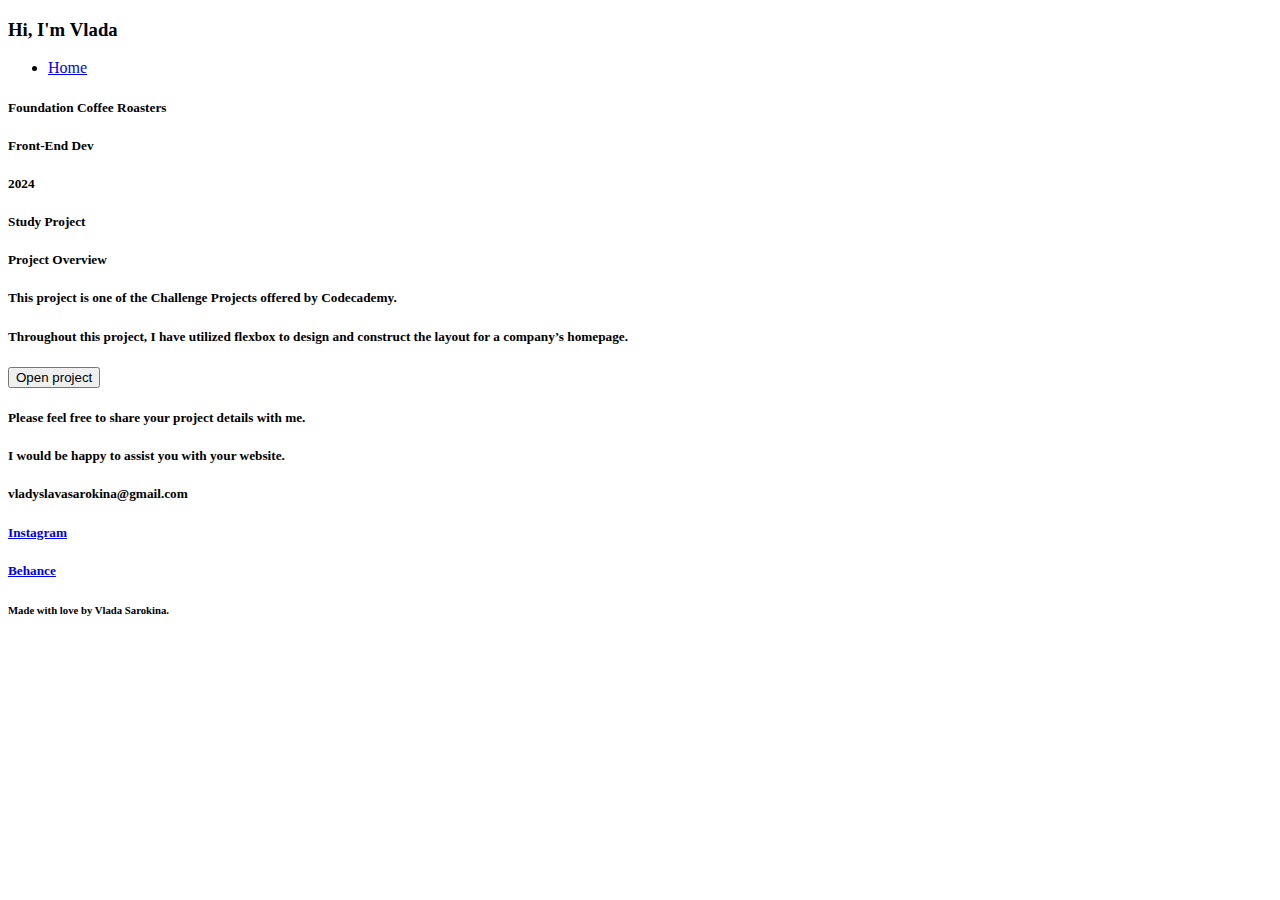
==== foundation.html @ aa650c7e "create html for each project / fix img scaling and separate img and page styling(2 files)" ====
<!DOCTYPE html>
<html lang="en">
<head>
    <meta charset="UTF-8">
    <meta name="viewport" content="width=device-width, initial-scale=1.0">
    <link rel="preconnect" href="https://fonts.googleapis.com">
    <link rel="preconnect" href="https://fonts.gstatic.com" crossorigin>
    <link href="https://fonts.googleapis.com/css2?family=Poppins:ital,wght@0,100;0,200;0,300;0,400;0,500;0,600;0,700;0,800;0,900;1,100;1,200;1,300;1,400;1,500;1,600;1,700;1,800;1,900&display=swap" rel="stylesheet">
    <link rel="icon" type="image/png" href="./img/logo.png">
    <link rel="stylesheet" href="./proba.css">
    <link rel="stylesheet" href="./proba2.css">
    <title>Kuluar Project | Vlada Sarokina | Freelance Front-End Developer & Web Designer</title>
</head>
<body>
    <header class="global-padding navigation">
        <h3> Hi, I'm <b class="myname">Vlada</b></h3>
        <ul class="navbar">
            <li><a href="./index.html" class="nav-link">Home</a></li>
        </ul>
    </header>


    <main class="global-padding project">
        <section class="intro-project">
            <div id="preview"></div>
            <div id="description">
                <div id="proj-desc-1">
                    <div><h5>Foundation Coffee Roasters</h5></div>
                    <div><h5>Front-End Dev</h5></div>
                </div>
                <div id="proj-desc-2">
                    <div><h5>2024</h5></div>
                    <div><h5>Study Project</h5></div>
                </div>
            </div>
        </section>

        <section class="proj-overv">
            <div id="title-overv">
                <h5>Project Overview</h5>
            </div>
            <div id="text-overv">
                <h5>This project is one of the Challenge Projects offered by Codecademy.</h5>
                <h5> Throughout this project, I have utilized flexbox to design and construct the layout for a company’s homepage.</h5>
            </div>
        </section>

        <section class="proj-overv-2">
            <div id="proj-prev"></div>

            <div class="btn-wrap">
                <button href="https://vladazachem.github.io/foundation/" class="arrow-link" type="button">Open project<span class="arrow"></span></button>
            </div>
        </section>
    </main>


    <footer class="global-padding">
        <div class="footer-align">
            <div class="content">
                <div id="feel-free">
                    <h5>Please feel free to share your project details with me.</h5>
                    <h5>I would be happy to assist you with your website.</h5>
                </div>

                <div class="contact">
                    <div id="myemail">
                        <h5>vladyslavasarokina@gmail.com</h5>
                    </div>
                    <div id="contact-link">
                        <h5><a href="https://www.instagram.com/vladazachem" class="inst">Instagram</a></h5>
                    </div>
                    <div id="contact-link">
                        <h5><a href="https://www.behance.net/vladasarokina" class="behance">Behance</a></h5>
                    </div>
                </div>
            </div>
        </div>

        <div class="madeby">
            <h6>Made with love by Vlada Sarokina.</h6>
        </div>
    </footer>
</body>
</html>
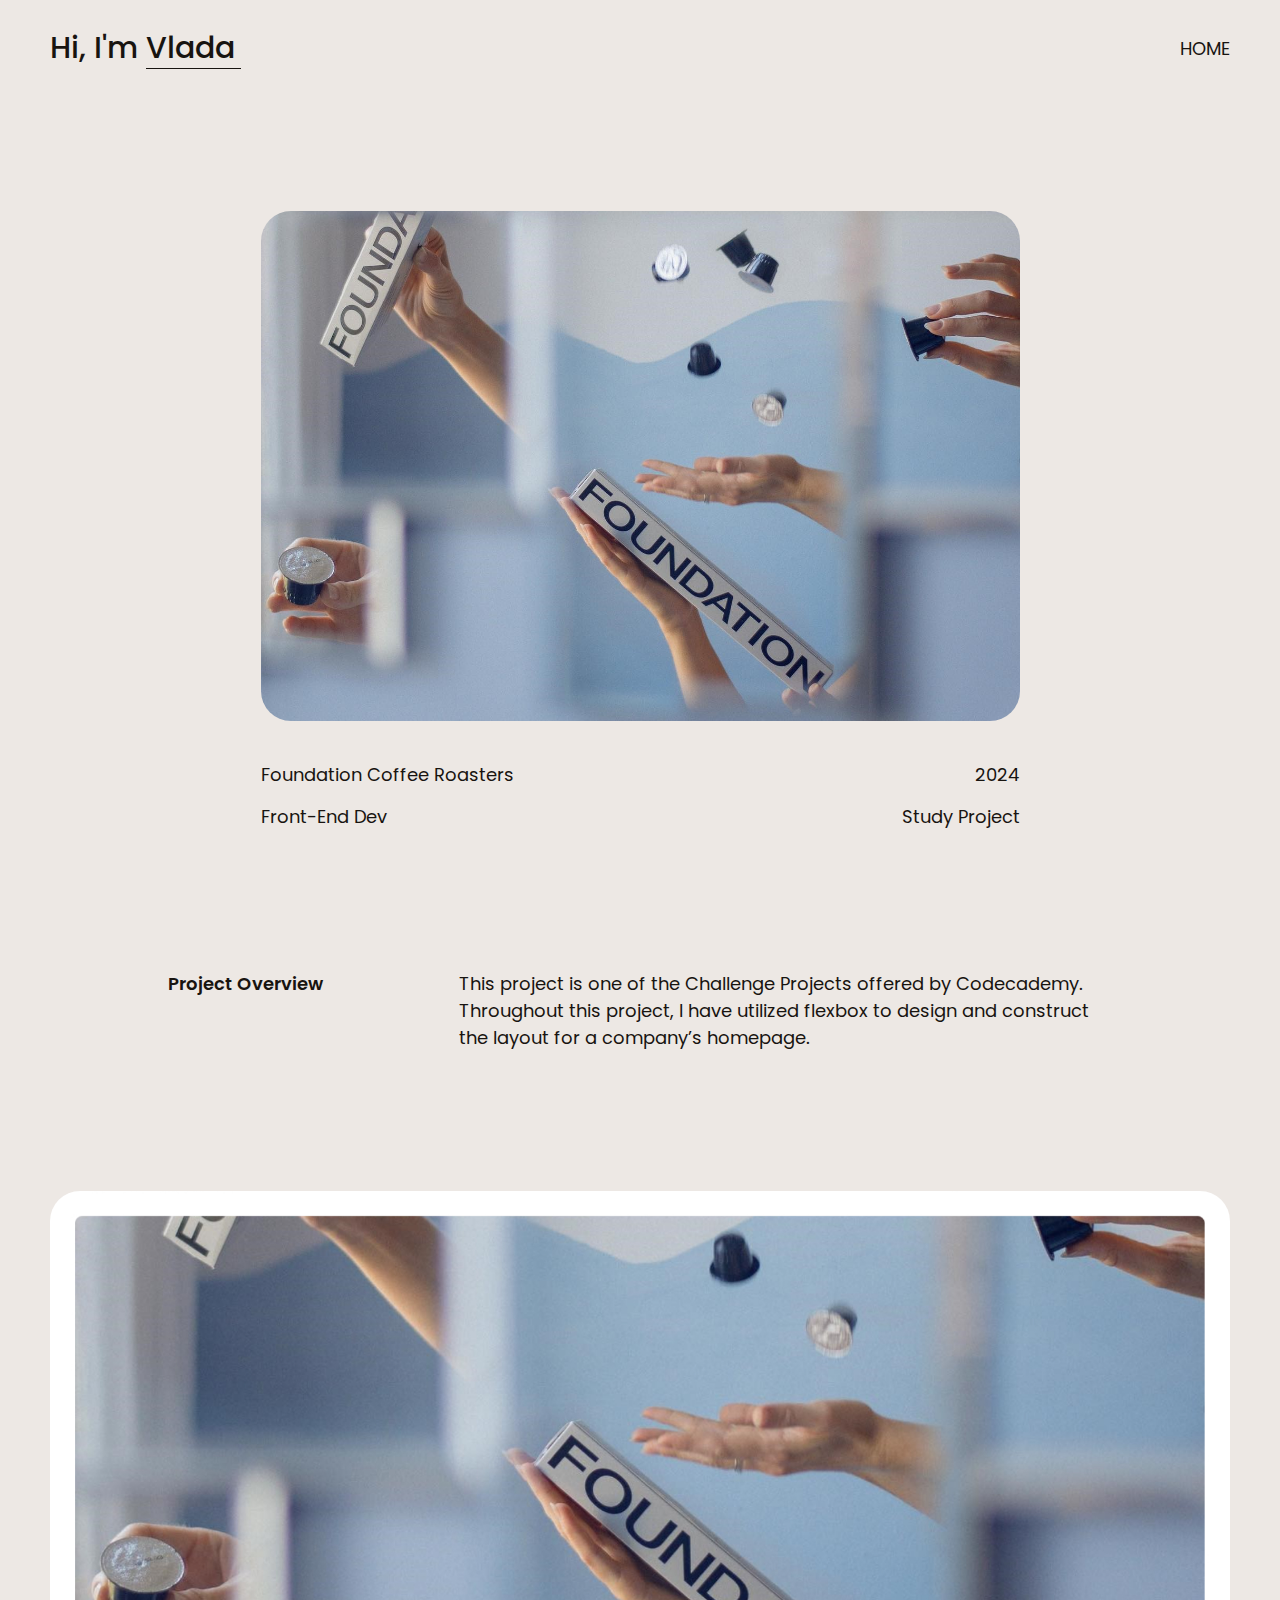
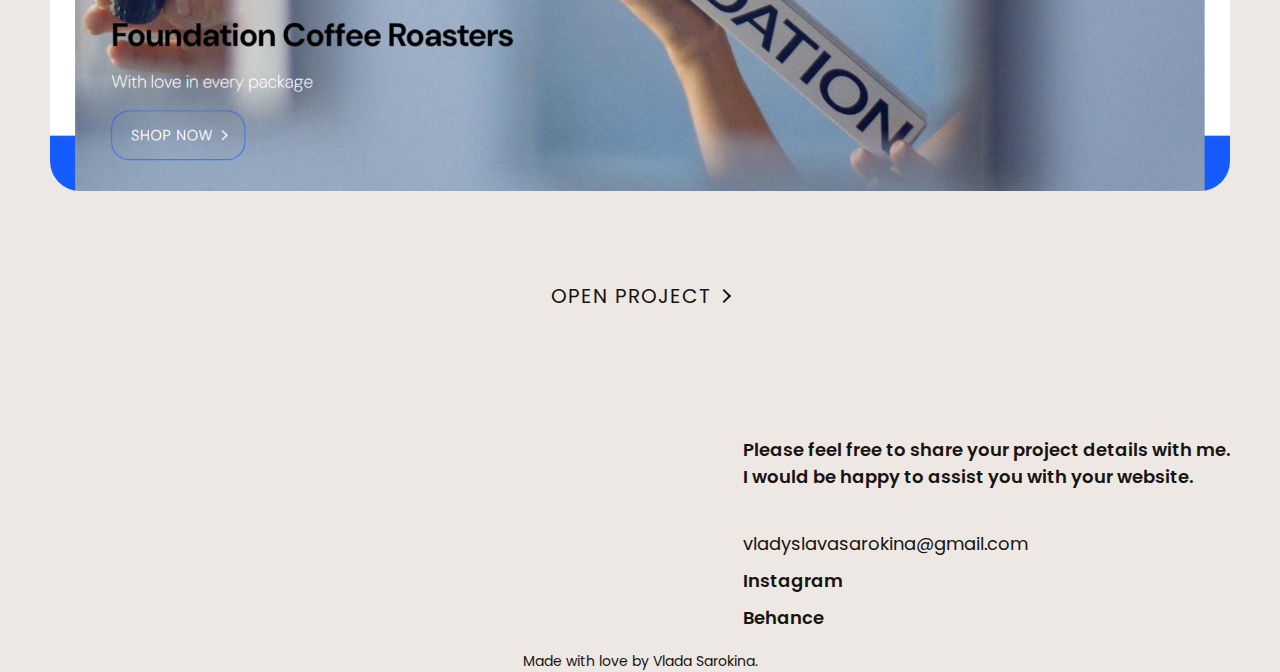
==== commit aef0d935: "finish foundation page + fixed "odes(not double)a law ac"" ====
--- a/foundation.html
+++ b/foundation.html
@@ -7,8 +7,8 @@
     <link rel="preconnect" href="https://fonts.gstatic.com" crossorigin>
     <link href="https://fonts.googleapis.com/css2?family=Poppins:ital,wght@0,100;0,200;0,300;0,400;0,500;0,600;0,700;0,800;0,900;1,100;1,200;1,300;1,400;1,500;1,600;1,700;1,800;1,900&display=swap" rel="stylesheet">
     <link rel="icon" type="image/png" href="./img/logo.png">
-    <link rel="stylesheet" href="./proba.css">
-    <link rel="stylesheet" href="./proba2.css">
+    <link rel="stylesheet" href="./style-proj.css">
+    <link rel="stylesheet" href="./found- imgs.css">
     <title>Kuluar Project | Vlada Sarokina | Freelance Front-End Developer & Web Designer</title>
 </head>
 <body>
@@ -35,19 +35,20 @@
             </div>
         </section>
 
-        <section class="proj-overv">
+        <section class ="overview-section">
+            <div class="proj-overv">
             <div id="title-overv">
                 <h5>Project Overview</h5>
             </div>
             <div id="text-overv">
                 <h5>This project is one of the Challenge Projects offered by Codecademy.</h5>
-                <h5> Throughout this project, I have utilized flexbox to design and construct the layout for a company’s homepage.</h5>
+                <h5>Throughout this project, I have utilized flexbox to design and construct the layout for a company’s homepage.</h5>
             </div>
+            </div>
+            <div id="proj-prev"></div>
         </section>
 
-        <section class="proj-overv-2">
-            <div id="proj-prev"></div>
-
+        <section class="overview-section-2">
             <div class="btn-wrap">
                 <button href="https://vladazachem.github.io/foundation/" class="arrow-link" type="button">Open project<span class="arrow"></span></button>
             </div>
--- a/style-proj.css
+++ b/style-proj.css
@@ -0,0 +1,373 @@
+/*General*/
+
+:root {
+    --main: #EDE8E4;
+    --text: #181410;
+    --blue: #2570BB;
+    --red: #F06543;
+}
+
+* {
+    font-family: "Poppins";
+    margin: 0;
+    padding: 0;
+    list-style: none;
+    text-decoration: none;
+    background-color: var(--main);
+}
+
+.global-padding {
+    padding-top: 25px;
+    padding-inline: 50px;
+}
+
+
+/*Text styles*/
+
+h1 {
+    font-family: "Poppins";
+    font-weight: 600;
+    font-size: 125px;
+    color: var(--text);
+}
+
+h2 {
+    font-family: "Poppins";
+    font-weight: 500;
+    font-size: 60px;
+    color: var(--text);
+}
+
+h3 {
+    font-family: "Poppins";
+    font-weight: 500;
+    font-size: 30px;
+    color: var(--text);
+}
+
+h4 {
+    font-family: "Poppins";
+    font-weight: 400;
+    font-size: 21px;
+    color: var(--text);
+}
+
+h5 {
+    font-family: "Poppins";
+    font-weight: 400;
+    font-size: 18px;
+    color: var(--text);
+}
+
+h6 {
+    font-family: "Poppins";
+    font-weight: 400;
+    font-size: 14px;
+    color: var(--text);
+}
+
+
+/*Navigation bar*/
+
+header {
+    display: flex;
+    align-items: center;
+    justify-content: space-between;
+}
+
+.navbar {
+    display: flex;
+    gap: 58px;
+    justify-content: center;
+}
+
+.nav-link {
+    font-family: "Poppins";
+    font-weight: 400;
+    font-size: 18px;
+    text-transform: uppercase;
+    color: var(--text);
+}
+
+.nav-link:hover,
+.nav-link:active {
+    color: var(--red);
+    font-weight: 500;
+}
+
+.myname {
+    font-family: "Poppins";
+    font-weight: 500;
+    font-size: 30px;
+    color: var(--text);
+}
+
+.myname::before {
+    content: "";
+    width: 95px;
+    background-color: var(--text);
+    height: 1px;
+    position: absolute;
+    top: 68px;
+}
+
+
+/*Project overview Section*/
+
+.project {
+    padding-block: 140px 80px;
+    display: flex;
+    flex-direction: column;
+    align-items: center;
+    justify-content: center;  
+}
+
+.intro-project {
+    display: flex;
+    flex-direction: column;
+    gap: 40px;
+    width: 759px;
+}
+
+#description {
+    display: flex;
+    flex-direction: row;
+    justify-content: space-between;
+}
+
+#proj-desc-1 {
+    display: flex;
+    flex-direction: column;
+    gap: 15px;
+}
+
+#proj-desc-2 {
+    display: flex;
+    flex-direction: column;
+    gap: 15px;
+    align-items: end;
+}
+
+/***/
+
+.overview-section {
+    display: flex;
+    flex-direction: column;
+    align-items: center;
+    padding-bottom: 70px;
+}
+
+.proj-overv {
+    padding-block: 140px 140px;
+    display: flex;
+    flex-direction: row;
+    gap: 160px;
+    width: 65%;
+}
+
+#title-overv {
+    width: 30%;
+}
+
+#title-overv h5 {
+    font-weight: 600;
+}
+
+/***/
+
+.arrow-link {
+    display: flex;
+    color: var(--text);
+    width: fit-content;
+    background-color: var(--main);
+    border: none;
+    padding: 20px 26px;
+    border-radius: 25px;
+    text-transform: uppercase;
+    transition: all .2s ease-in;
+    font-family: "Poppins";
+    font-weight: 400;
+    font-size: 18px;
+    text-transform: uppercase;
+    font-weight: 400;
+    cursor: pointer;
+    align-items: center;
+    letter-spacing: 1px;
+    font-size: 1.25rem;
+  }
+  
+  .arrow-link > .arrow {
+    width: 8px;
+    height: 8px;
+    border-right: 2px solid var(--text);
+    border-bottom: 2px solid var(--text);
+    position: relative;
+    transform: rotate(-45deg);
+    margin-left: 8px;
+    transition: all .2s ease-in-out;
+  }
+  
+  .arrow-link > .arrow::before {
+    display: block;
+    background-color: var(--red);
+    width: 3px;
+    transform-origin: bottom right;
+    height: 2px;
+    position: absolute;
+    opacity: 0;
+    bottom: calc(-2px / 2);
+    transform: rotate(45deg);
+    transition: all .1s ease-in-out;
+    content: "";
+    right: 0;
+  }
+  
+  .arrow-link:hover > .arrow {
+    transform: rotate(-45deg) translate(30px, 30px);
+    border-color: var(--red);
+  }
+  
+  .arrow-link:hover > .arrow::before {
+    opacity: 1;
+    width: 40px;
+  }
+  
+  .arrow-link:hover {
+    border: none;
+    padding: 20px 80px 20px 20px;
+    font-weight: 400;
+    color: var(--red);
+  }
+
+
+/*Footer*/
+
+.footer-align {
+    display: flex;
+    justify-content: right;
+}
+
+.content {
+    display: flex;
+    justify-content: space-between;
+    flex-direction: column;
+    gap: 40px;
+    padding-bottom: 20px;
+}
+
+.madeby {
+    display: flex;
+    justify-content: center;
+}
+
+#feel-free h5 {
+    font-weight: 600;
+}
+
+.contact {
+    display: flex;
+    flex-direction: column;
+    gap: 10px;
+}
+
+#contact-link a {
+    color: var(--text);
+    font-weight: 600;
+}
+
+::-webkit-scrollbar {
+    width: 0.5em;
+    height: 0.8em;
+}
+
+::-webkit-scrollbar-track {
+    background: #c5c4c4;
+}
+
+::-webkit-scrollbar-thumb {
+    background: var(--red);
+}
+
+::-webkit-scrollbar-thumb:hover {
+    background: var(--red);
+}
+
+
+@media only screen and (max-width: 1600px) {
+    .proj-overv {
+        width: 80%;
+    }
+
+    #title-overv {
+        width: 40%;
+    }
+}
+
+@media only screen and (max-width: 1300px) {
+    .proj-overv {
+        gap: 40px;
+    }
+}
+
+
+@media only screen and (max-width: 1134px) {
+    .proj-overv {
+        width: 90%;
+    }
+}
+
+@media only screen and (max-width: 860px) {
+    .intro-project {
+        width: 100%;
+    }
+
+    .proj-overv {
+        width: 100%;
+    }
+}
+
+@media only screen and (max-width: 700px) {
+    h5 {
+        font-size: 16px;
+    }
+}
+
+
+@media only screen and (max-width: 600px) {
+    .proj-overv {
+        flex-direction: column;
+    }
+
+    .footer-padd {
+        justify-content: space-between;
+    }
+}
+
+@media only screen and (max-width: 530px) {
+    .global-padding {
+        padding-inline: 30px;
+    }
+    
+    h3, 
+    h4,
+    .myname {
+        font-size: 20px;
+    }
+
+    .myname::before {
+        content: "";
+        width: 65px;
+        background-color: var(--text);
+        height: 1px;
+        position: absolute;
+        top: 60px;
+    }   
+
+    #feel-free {
+        text-align: center;
+    }
+
+    .contact {
+        align-items: center;
+    }
+}--- a/found- imgs.css
+++ b/found- imgs.css
@@ -0,0 +1,78 @@
+#preview {
+    background-image: url(./img/foundation/banner.jpg);
+    height: 510px;
+    width: 759px;
+    border-radius: 30px;
+    background-size: cover;
+    background-position: bottom;
+}
+
+#proj-prev {
+    background-image: url(./img/foundation/foundation-pre.jpg);
+    width: 1200px;
+    height: 680px;
+    border-radius: 30px;
+    background-size: cover;
+    background-position: center;
+}
+
+@media only screen and (max-width: 1300px) {
+    #proj-prev {
+        width: 100%;
+        height: 600px;
+    }
+}
+
+
+@media only screen and (max-width: 1134px) {
+    #proj-prev {
+        height: 500px;
+    }
+}
+
+
+@media only screen and (max-width: 970px) {
+    #proj-prev {
+        height: 450px;
+    }
+}
+
+@media only screen and (max-width: 860px) {
+    #preview {
+        width: 100%;
+        height: 450px;
+    }
+
+    #proj-prev {
+        height: 365px;
+    }
+}
+
+@media only screen and (max-width: 700px) {    
+    #proj-prev {
+        height: 310px;
+    }
+}
+
+
+@media only screen and (max-width: 600px) {
+    #preview {
+        border-radius: 15px;
+    }
+
+    #proj-prev {
+        height: 270px;
+        border-radius: 15px;
+    }
+}
+
+@media only screen and (max-width: 530px) {
+    #preview,
+    #proj-prev {
+        height: 340px;
+    }
+
+    #proj-prev {
+        background-position: 585px;
+    }
+}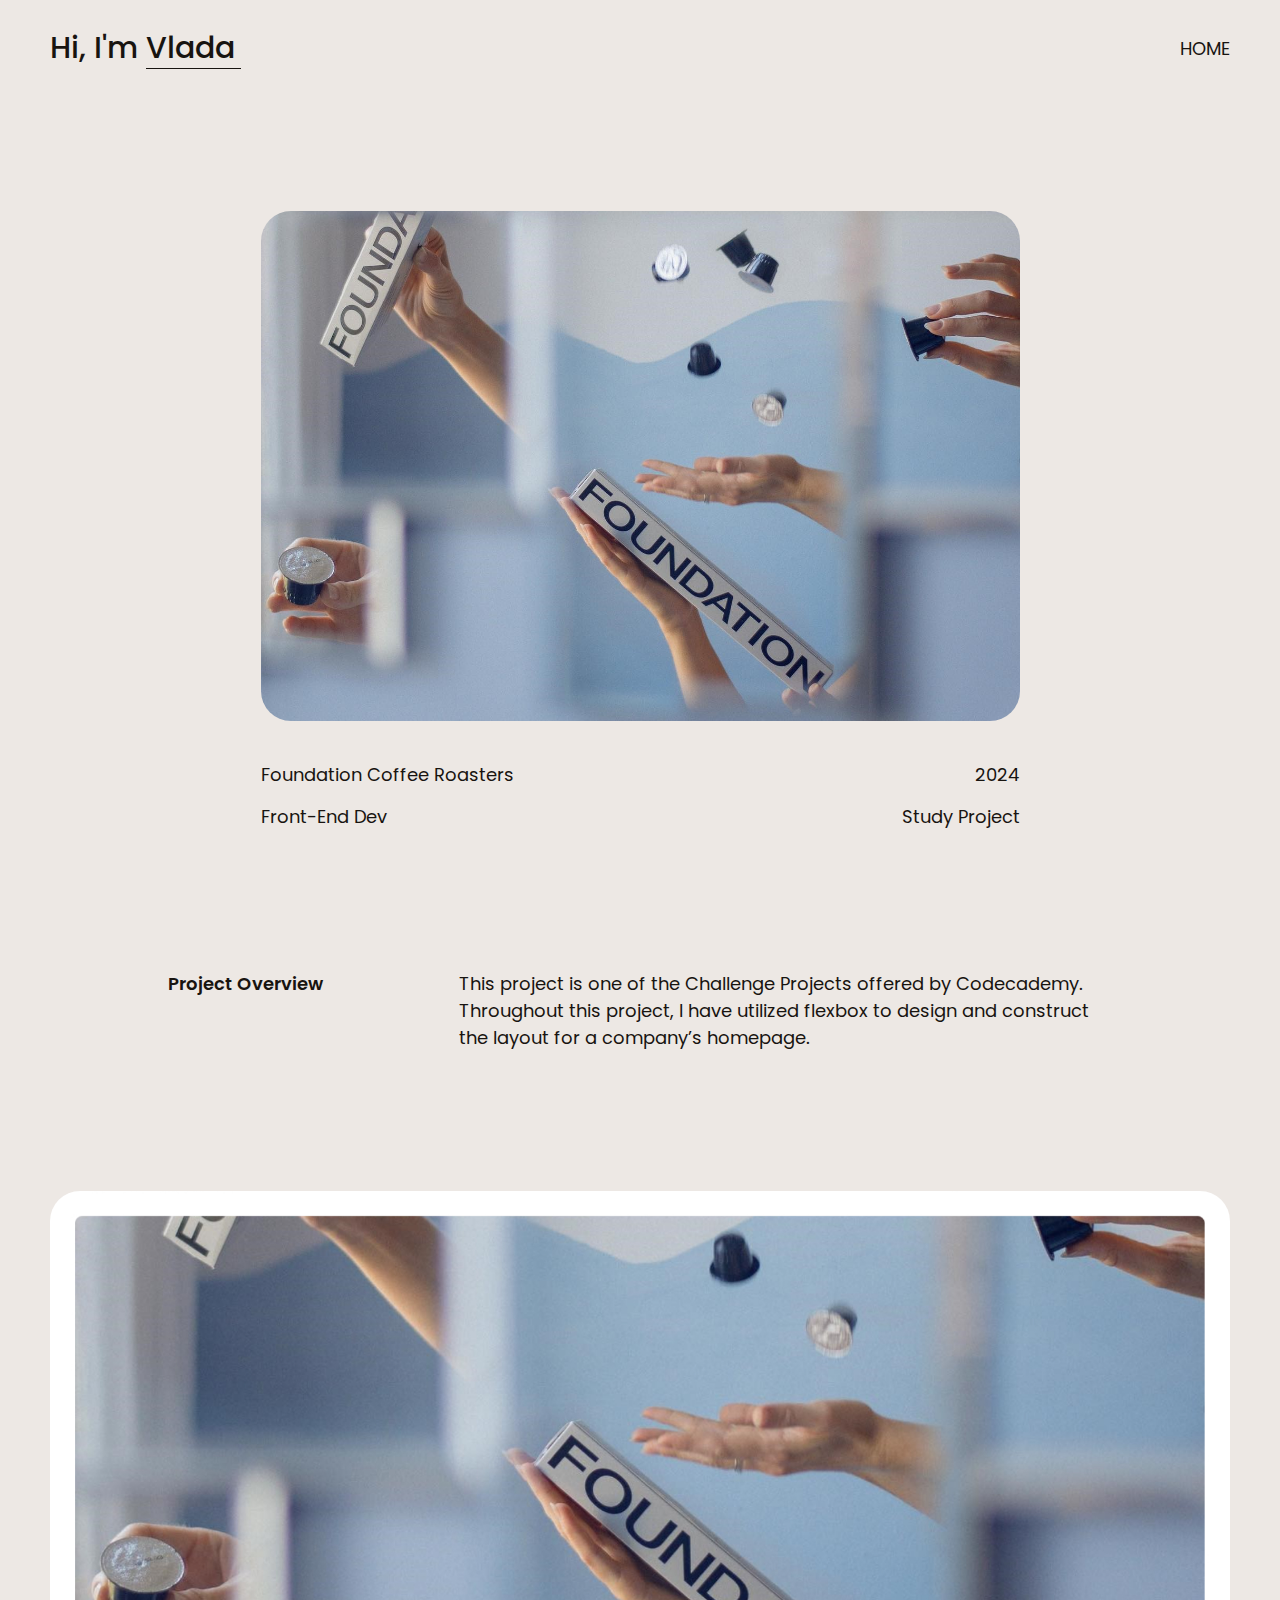
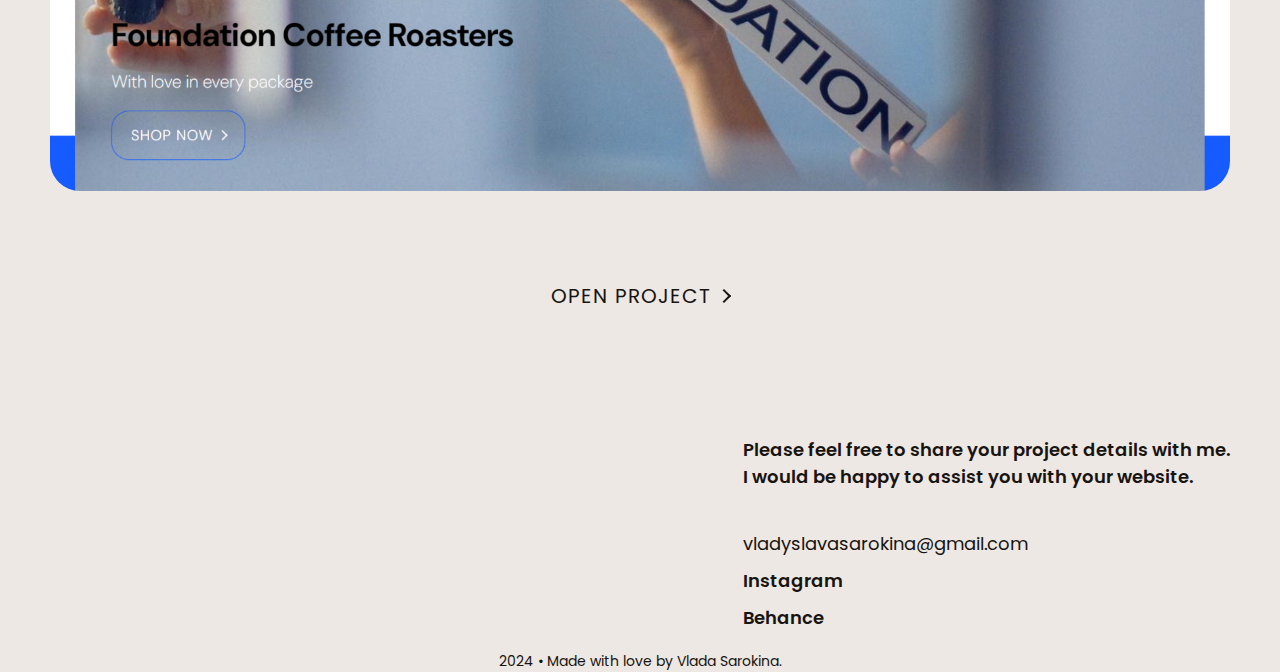
==== commit 6a11ea77: "change "made by" content" ====
--- a/foundation.html
+++ b/foundation.html
@@ -8,8 +8,8 @@
     <link href="https://fonts.googleapis.com/css2?family=Poppins:ital,wght@0,100;0,200;0,300;0,400;0,500;0,600;0,700;0,800;0,900;1,100;1,200;1,300;1,400;1,500;1,600;1,700;1,800;1,900&display=swap" rel="stylesheet">
     <link rel="icon" type="image/png" href="./img/logo.png">
     <link rel="stylesheet" href="./style-proj.css">
-    <link rel="stylesheet" href="./found- imgs.css">
-    <title>Kuluar Project | Vlada Sarokina | Freelance Front-End Developer & Web Designer</title>
+    <link rel="stylesheet" href="./found-imgs.css">
+    <title>Foundation Project | Vlada Sarokina | Junior Front-End Developer & Web Designer</title>
 </head>
 <body>
     <header class="global-padding navigation">
@@ -50,7 +50,7 @@
 
         <section class="overview-section-2">
             <div class="btn-wrap">
-                <button href="https://vladazachem.github.io/foundation/" class="arrow-link" type="button">Open project<span class="arrow"></span></button>
+                <a href="https://vladazachem.github.io/foundation/" class="arrow-link" type="button">Open project<span class="arrow"></span></a>
             </div>
         </section>
     </main>
@@ -79,7 +79,7 @@
         </div>
 
         <div class="madeby">
-            <h6>Made with love by Vlada Sarokina.</h6>
+            <h6>2024 • Made with love by Vlada Sarokina.</h6>
         </div>
     </footer>
 </body>
--- a/style-proj.css
+++ b/style-proj.css
@@ -204,7 +204,7 @@
     position: relative;
     transform: rotate(-45deg);
     margin-left: 8px;
-    transition: all .2s ease-in-out;
+    transition: all .2s ease-in;
   }
   
   .arrow-link > .arrow::before {
@@ -217,7 +217,7 @@
     opacity: 0;
     bottom: calc(-2px / 2);
     transform: rotate(45deg);
-    transition: all .1s ease-in-out;
+    transition: all .2s ease-in;
     content: "";
     right: 0;
   }
--- a/found-imgs.css
+++ b/found-imgs.css
@@ -0,0 +1,78 @@
+#preview {
+    background-image: url(./img/foundation/banner.jpg);
+    height: 510px;
+    width: 759px;
+    border-radius: 30px;
+    background-size: cover;
+    background-position: bottom;
+}
+
+#proj-prev {
+    background-image: url(./img/foundation/foundation-pre.jpg);
+    width: 1200px;
+    height: 680px;
+    border-radius: 30px;
+    background-size: cover;
+    background-position: center;
+}
+
+@media only screen and (max-width: 1300px) {
+    #proj-prev {
+        width: 100%;
+        height: 600px;
+    }
+}
+
+
+@media only screen and (max-width: 1134px) {
+    #proj-prev {
+        height: 500px;
+    }
+}
+
+
+@media only screen and (max-width: 970px) {
+    #proj-prev {
+        height: 450px;
+    }
+}
+
+@media only screen and (max-width: 860px) {
+    #preview {
+        width: 100%;
+        height: 450px;
+    }
+
+    #proj-prev {
+        height: 365px;
+    }
+}
+
+@media only screen and (max-width: 700px) {    
+    #proj-prev {
+        height: 310px;
+    }
+}
+
+
+@media only screen and (max-width: 600px) {
+    #preview {
+        border-radius: 15px;
+    }
+
+    #proj-prev {
+        height: 270px;
+        border-radius: 15px;
+    }
+}
+
+@media only screen and (max-width: 530px) {
+    #preview,
+    #proj-prev {
+        height: 340px;
+    }
+
+    #proj-prev {
+        background-position: 585px;
+    }
+}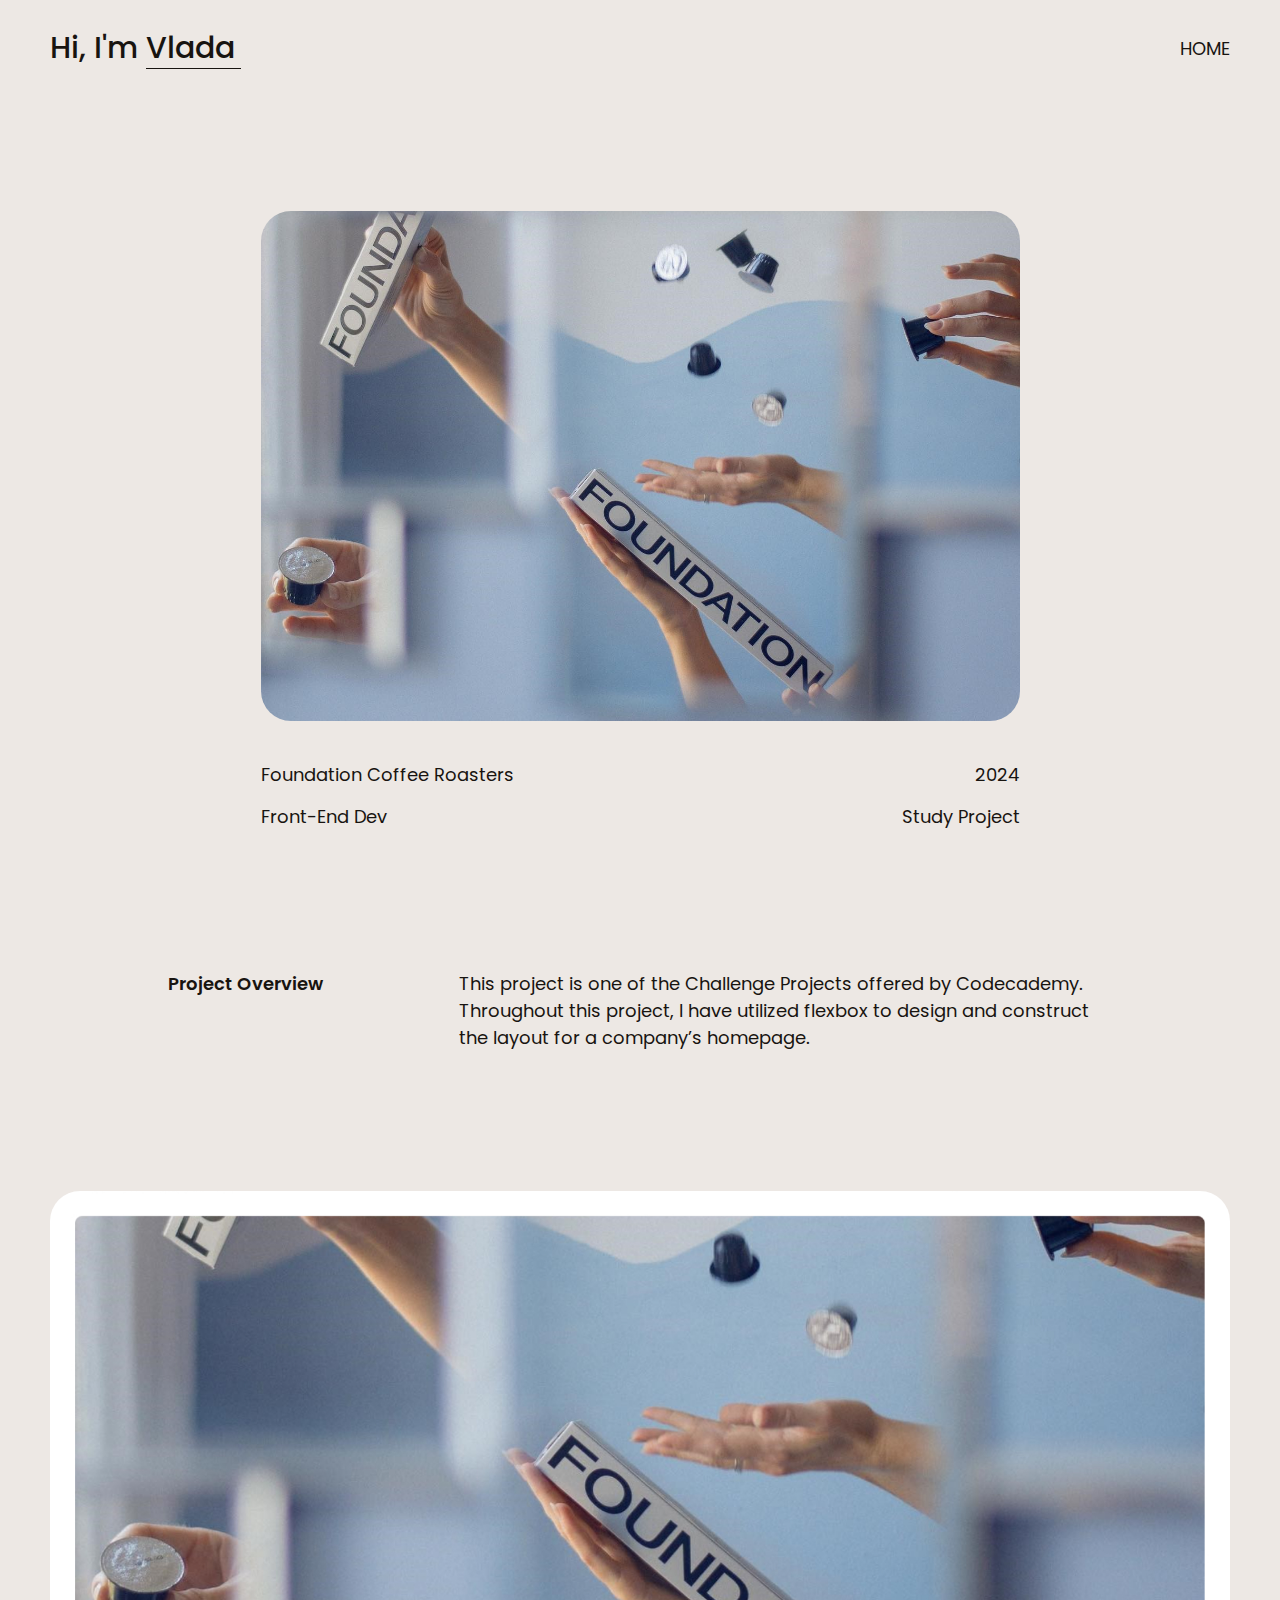
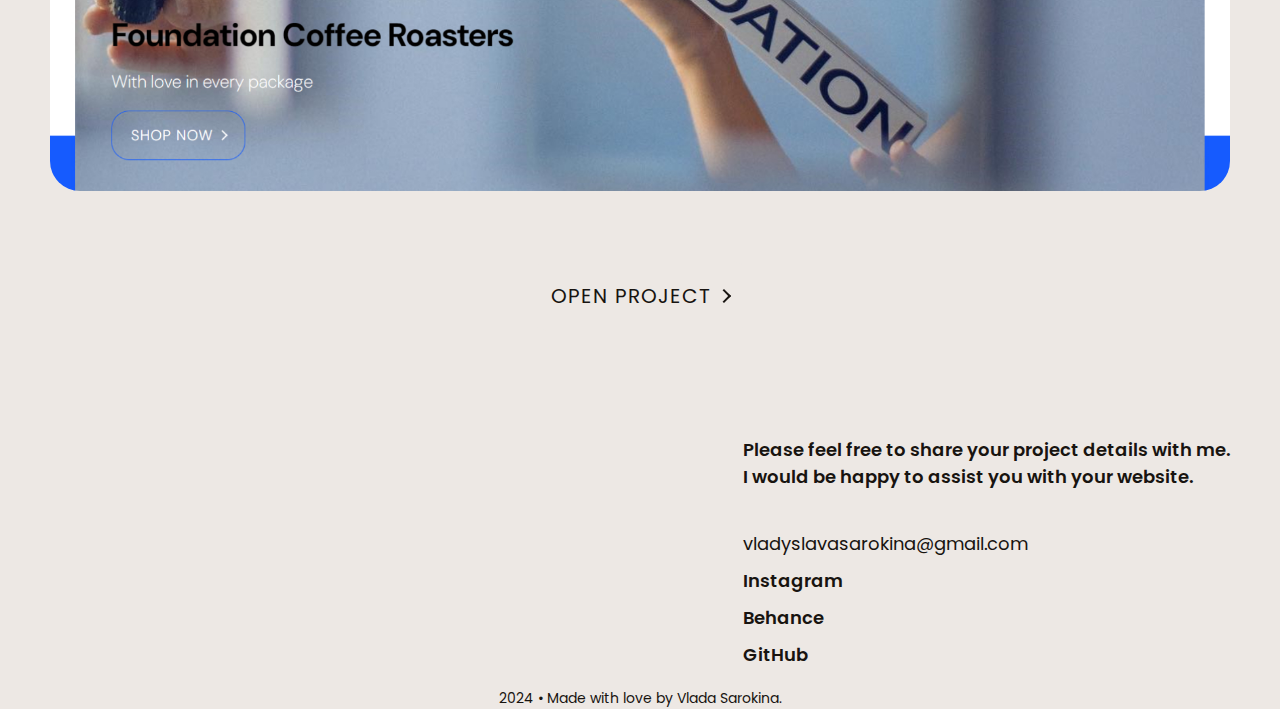
==== commit d56a5b91: "add github link in footer" ====
--- a/foundation.html
+++ b/foundation.html
@@ -74,6 +74,9 @@
                     <div id="contact-link">
                         <h5><a href="https://www.behance.net/vladasarokina" class="behance">Behance</a></h5>
                     </div>
+                    <div id="contact-link">
+                        <h5><a href="https://github.com/vladazachem" class="github">GitHub</a></h5>
+                    </div>
                 </div>
             </div>
         </div>
